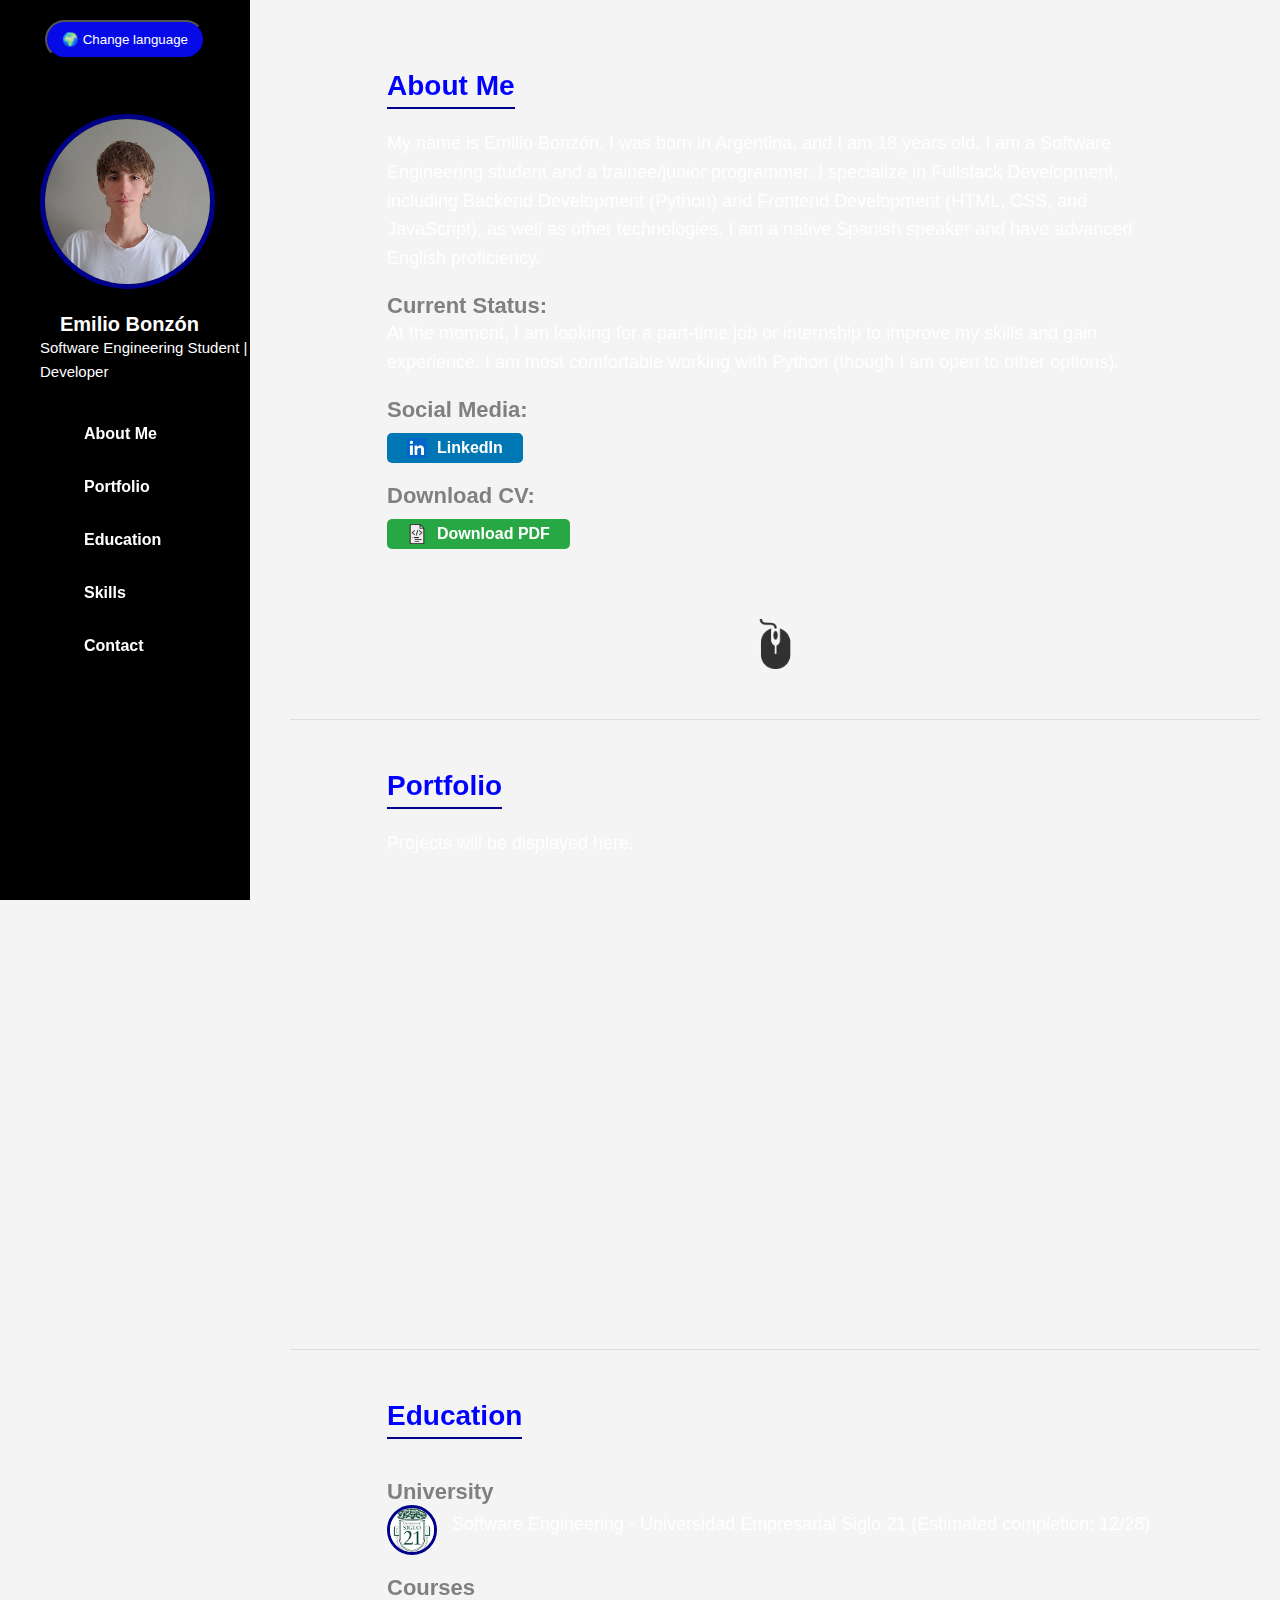
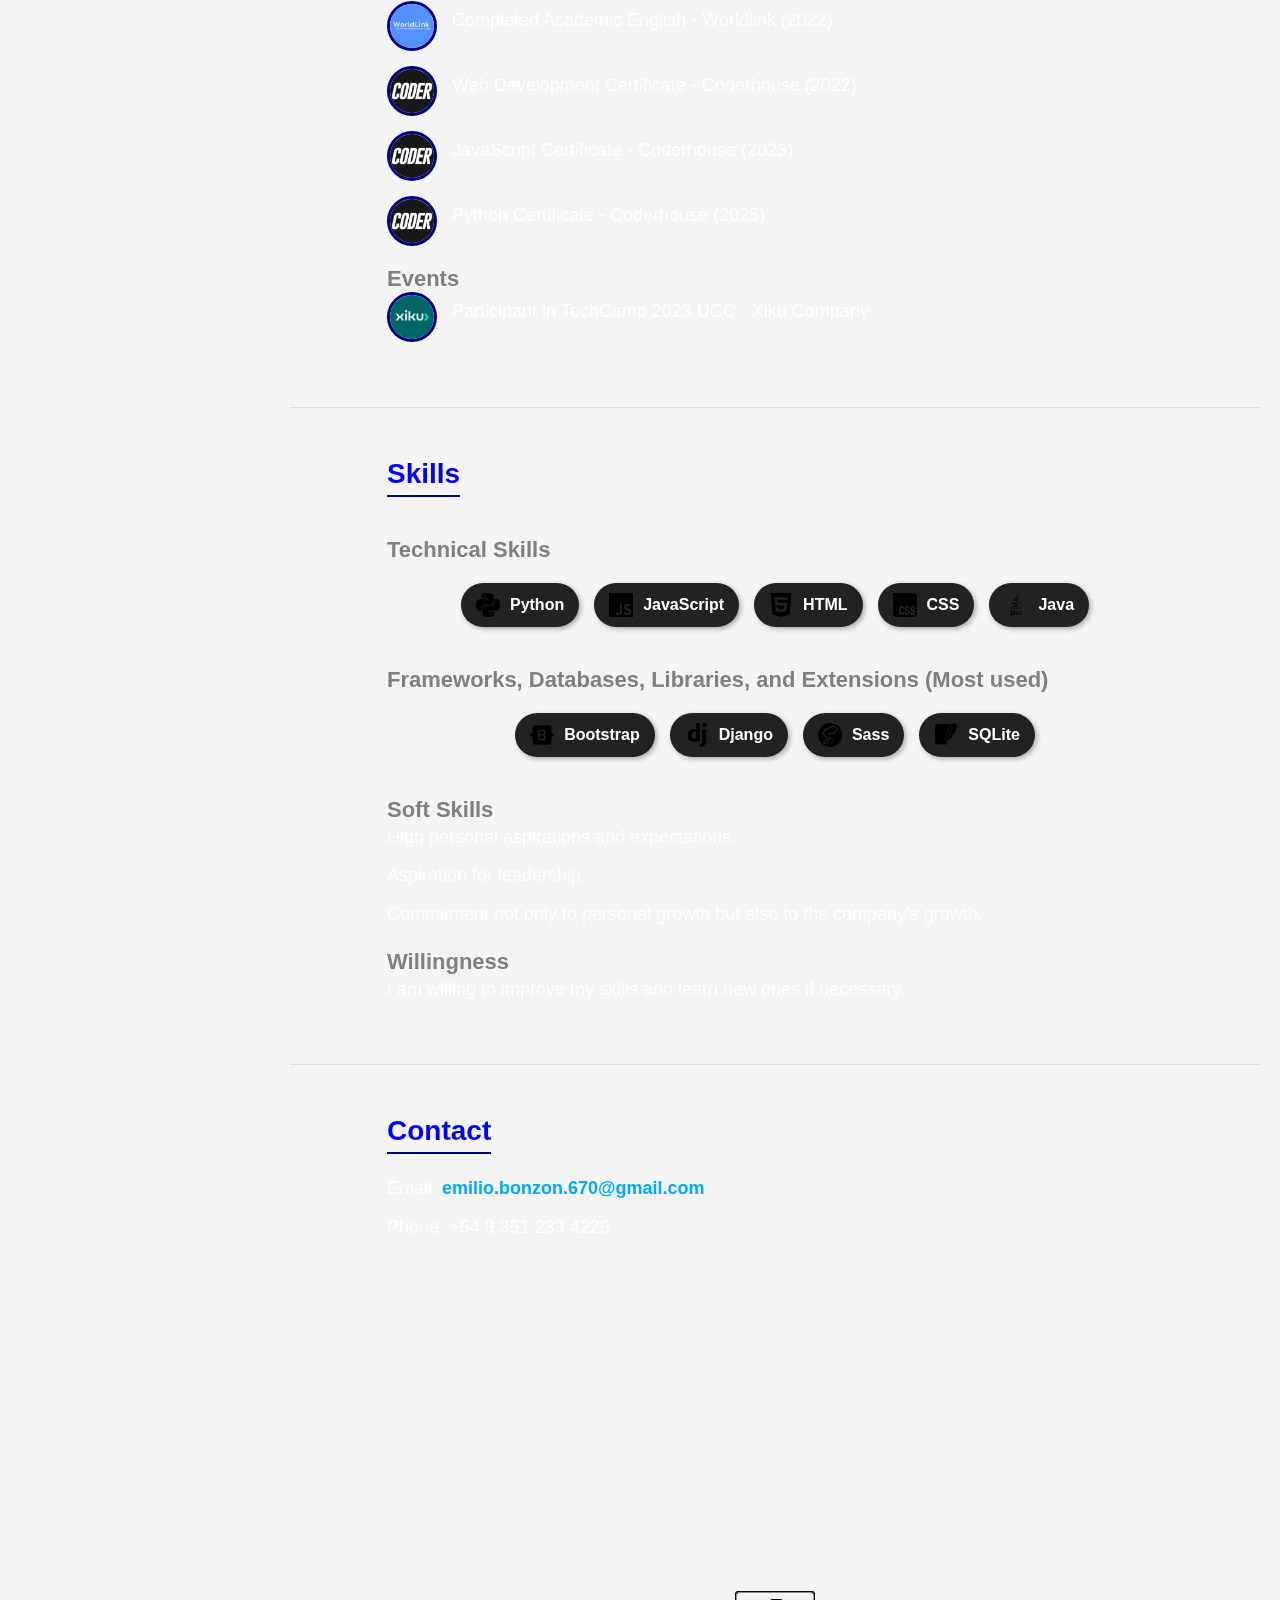
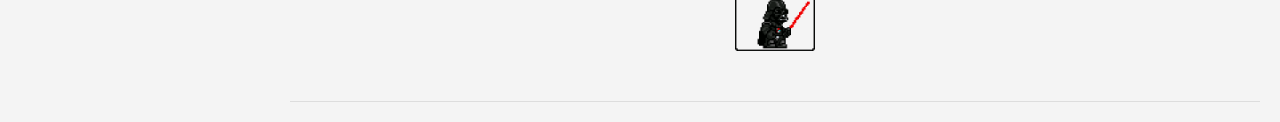
==== index-en.html @ f86a4381 "Portfolio 1" ====
<!DOCTYPE html>
<html lang="en">
<head>
    <meta charset="UTF-8">
    <meta name="viewport" content="width=device-width, initial-scale=1.0">
    <title>Emilio Bonzón | Portfolio</title>
    <link rel="stylesheet" href="styles.css">
    <link href="https://unpkg.com/aos@2.3.1/dist/aos.css" rel="stylesheet">
</head>
<body>

    <video autoplay muted loop id="video-fondo">
        <source src="assets/videos/2792967-uhd_2160_1440_25fps.mp4" type="video/mp4">
    </video>
    
    <!-- FIXED HEADER -->
    <header>
        <button id="change-language" class="language-button">🌍 Change language</button>
        <div class="perfil">
            <img src="assets/images/Foto de perfil.jpeg" alt="Photo of Emilio Bonzón">
            <h1>Emilio Bonzón</h1>
            <p>Software Engineering Student | Developer</p>
        </div>
        <nav>
            <ul>
                <li><a href="#sobre-mi">About Me</a></li>
                <li><a href="#portfolio">Portfolio</a></li>
                <li><a href="#estudios">Education</a></li>
                <li><a href="#habilidades">Skills</a></li>
                <li><a href="#contacto">Contact</a></li>
            </ul>
        </nav>
    </header>

    <!-- MAIN CONTENT -->
    <main>

        <!-- ABOUT ME -->
        <section id="sobre-mi">
            <h2>About Me</h2>
            <p>My name is Emilio Bonzón, I was born in Argentina, and I am 18 years old. I am a Software Engineering student and a trainee/junior programmer. I specialize in Fullstack Development, including Backend Development (Python) and Frontend Development (HTML, CSS, and JavaScript), as well as other technologies. I am a native Spanish speaker and have advanced English proficiency.</p>
        
            <h3>Current Status:</h3>
            <p>At the moment, I am looking for a part-time job or internship to improve my skills and gain experience. I am most comfortable working with Python (though I am open to other options).</p>
        
            <h3>Social Media:</h3>
            <div class="links-container">
                <a href="https://www.linkedin.com/in/emilio-bonz%C3%B3n-7b40bb34a/" class="button linkedin" target="_blank">
                    <img src="assets/images/linkedin_logo.png" alt="LinkedIn">
                    LinkedIn
                </a>
            </div>
        
            <h3>Download CV:</h3>
            <div class="links-container">
                <a href="assets/CV_personal_en.pdf" download class="button cv">
                    <img src="assets/images/cv_logo2.png" alt="Download">
                    Download PDF
                </a>                              
            </div>
            
            <div class="scroll-down">
                <img src="assets/images/mouse_imagen.png" alt="Scroll Down">
            </div>
        </section>

        <!-- PORTFOLIO -->
        <section id="portfolio">
            <h2>Portfolio</h2>
            <p>Projects will be displayed here.</p>
        </section>

        <!-- EDUCATION -->
        <section id="estudios">
            <h2>Education</h2>
        
            <h3>University</h3>
            <div class="estudio-item">
                <img src="assets/images/siglo_21_imagen.jpg" alt="University">
                <p>Software Engineering - Universidad Empresarial Siglo 21 (Estimated completion: 12/28)</p>
            </div>
        
            <h3>Courses</h3>
            <div class="estudio-item">
                <img src="assets/images/worldlink logo.png" alt="English">
                <p>Completed Academic English - Worldlink (2022)</p>
            </div>
            <div class="estudio-item">
                <img src="assets/images/coderhouse_imagen.jpg" alt="Web Development">
                <p>Web Development Certificate - Coderhouse (2022)</p>
            </div>
            <div class="estudio-item">
                <img src="assets/images/coderhouse_imagen.jpg" alt="JavaScript">
                <p>JavaScript Certificate - Coderhouse (2023)</p>
            </div>
            <div class="estudio-item">
                <img src="assets/images/coderhouse_imagen.jpg" alt="Python">
                <p>Python Certificate - Coderhouse (2025)</p>
            </div>
        
            <h3>Events</h3>
            <div class="estudio-item">
                <img src="assets/images/xiku_logo.jpg" alt="Event">
                <p>Participant in TechCamp 2023 UCC - Xiku Company</p>
            </div>
        </section>        

        <!-- SKILLS -->
        <section id="habilidades">
            <h2>Skills</h2>

            <h3>Technical Skills</h3>
            <div class="skills-container">
                <div class="skill python">
                    <img src="assets/images/python.png" alt="Python">
                    <span>Python</span>
                </div>
                <div class="skill javascript">
                    <img src="assets/images/javascript.png" alt="JavaScript">
                    <span>JavaScript</span>
                </div>
                <div class="skill html">
                    <img src="assets/images/html5.png" alt="HTML">
                    <span>HTML</span>
                </div>
                <div class="skill css">
                    <img src="assets/images/css.png" alt="CSS">
                    <span>CSS</span>
                </div>
                <div class="skill java">
                    <img src="assets/images/java-logo-black-and-white-1.png" alt="Java">
                    <span>Java</span>
                </div>
            </div>

            <h3>Frameworks, Databases, Libraries, and Extensions (Most used)</h3>
            <div class="skills-container">
                <div class="skill bootstrap">
                    <img src="assets/images/bootstrap.png" alt="Bootstrap">
                    <span>Bootstrap</span>
                </div>
                <div class="skill django">
                    <img src="assets/images/django.png" alt="Django">
                    <span>Django</span>
                </div>
                <div class="skill sass">
                    <img src="assets/images/sass.png" alt="Sass">
                    <span>Sass</span>
                </div>
                <div class="skill sqlite">
                    <img src="assets/images/sqlite.png" alt="SQLite">
                    <span>SQLite</span>
                </div>
            </div>

            <h3>Soft Skills</h3>
            <p>High personal aspirations and expectations.</p>
            <p>Aspiration for leadership.</p>
            <p>Commitment not only to personal growth but also to the company's growth.</p>
            <h3>Willingness</h3>
            <p>I am willing to improve my skills and learn new ones if necessary.</p>
        </section>

        <!-- CONTACT -->
        <section id="contacto">
            <h2>Contact</h2>
            <p>Email: <a href="mailto:emilio.bonzon.670@gmail.com">emilio.bonzon.670@gmail.com</a></p>
            <p>Phone: +54 9 351 233 4226</p>

            <div class="gif-container">
                <img src="assets/videos/star wars STICKER.gif" alt="Animated GIF">
            </div>
            
        </section>

    </main>

    <script>
        document.addEventListener("DOMContentLoaded", function () {
            let video = document.getElementById("video-fondo");
            video.playbackRate = 0.8;
        });
    </script>    
    <script src="script.js"></script>
</body>
</html>
---- styles.css ----
#video-fondo {
    position: fixed;
    top: 0;
    left: 0;
    width: 100%;
    height: 100%;
    object-fit: cover;
    z-index: -1;
}

/* Reset de márgenes y padding */
* {
    margin: 0;
    padding: 0;
    box-sizing: border-box;
    font-family: Arial, sans-serif;
}

/* Estilo del body */
body {
    background-color: #f4f4f4;
    color: #333;
    display: flex;
}

/* HEADER FIJO A LA IZQUIERDA */
header {
    position: fixed;
    left: 0;
    top: 0;
    width: 250px;
    height: 100vh;
    background-color: black;
    color: white;
    display: flex;
    flex-direction: column;
    align-items: center;
    padding-top: 20px;
}

.language-button {
    display: flex;
    align-items: center;
    background: #060ae7;
    padding: 10px 15px;
    border-radius: 50px;
    box-shadow: 2px 2px 5px rgba(0, 0, 0, 0.3);
    transition: transform 0.3s;
    color: white;
}

.language-button:hover {
    background-color: #030174;
    transform: scale(1.1);
}

/* Estilos de perfil */
.perfil img {
    width: 175px;
    height: 175px;
    border-radius: 50%;
    border: 5px solid darkblue;
    margin-top: 55px;
    margin-left: 40px;
}

.perfil h1 {
    font-size: 20px;
    margin-top: 20px;
    margin-left: 60px;
}

.perfil p {
    font-size: 15px;
    margin-left: 40px;
}

/* Estilos de navegación */
nav {
    position: fixed;
    left: 5%;
    top: 60%;
    transform: translateY(-50%);
    background: rgba(0, 0, 0, 0.8);
    padding: 20px 10px;
    border-radius: 0 10px 10px 0;
    backdrop-filter: blur(10px);
    transition: all 0.3s ease-in-out;
    z-index: 1000;
}

/* Lista de navegación */
nav ul {
    list-style: none;
    padding: 0;
    margin: 0;
    display: flex;
    flex-direction: column;
    gap: 15px;
}

/* Links de navegación */
nav ul li a {
    text-decoration: none;
    color: white;
    font-size: 16px;
    font-weight: bold;
    padding: 10px;
    display: block;
    transition: all 0.3s ease-in-out;
    position: relative;
}

/* Efecto de resalte en hover */
nav ul li a::after {
    content: "";
    position: absolute;
    left: 0;
    bottom: 5px;
    width: 0;
    height: 2px;
    background-color: rgb(38, 38, 230);
    transition: all 0.3s ease-in-out;
}

nav ul li a:hover::after {
    width: 100%;
}

nav ul li a:hover {
    color: rgb(38, 38, 230);
}

/* Agrandamiento del nav al hacer scroll */
.scrolled {
    padding: 25px 15px;
    background: rgba(0, 0, 0, 0.9);
    transform: translateY(-50%) scale(1.1);
}

/* MAIN - Contenedor de secciones */
main {
    margin-left: 270px; /* Para que no se superponga con el header */
    padding: 20px;
    width: calc(100% - 270px);
}

/* Secciones */
section {
    min-height: 70vh;
    padding: 50px 10%;
    border-bottom: 1px solid #ddd;
}

/* Titulares */
h2 {
    font-size: 28px;
    color: blue;
    margin-bottom: 20px;
    border-bottom: 2px solid darkblue;
    display: inline-block;
    padding-bottom: 5px;
}

h3 {
    font-size: 22px;
    color: gray;
    margin-top: 20px;
}

/* Párrafos */
p {
    font-size: 18px;
    color: white;
    line-height: 1.6;
    margin-bottom: 10px;
}

/* Enlaces */
a {
    color: #00aaff;
    text-decoration: none;
}

a:hover {
    text-decoration: underline;
}

/* Contacto */
#contacto a {
    font-weight: bold;
}

/* ESTILO DE LOS BOTONES */
.button {
    height: 30px;
    display: inline-flex;
    align-items: center;
    gap: 10px;
    font-size: 16px;
    font-weight: bold;
    text-decoration: none;
    color: white;
    padding: 12px 20px;
    border-radius: 5px;
    transition: 0.3s;
}

/* ICONOS EN BOTONES */
.button img {
    width: 20px;
    height: 20px;
}

/* BOTÓN LINKEDIN */
.linkedin {
    background-color: #0077b5;
}

.linkedin:hover {
    background-color: #002382;
}

/* BOTÓN DESCARGAR CV */
.cv {
    background-color: #28a745;
}

.cv:hover {
    background-color: #1b7430;
}

/* CONTENEDOR DEL SCROLL */
.scroll-down {
    display: flex;
    justify-content: center;
    margin-top: 70px;
    animation: bounce 1.5s infinite; /* Animación */
}

/* IMAGEN DEL SCROLL */
.scroll-down img {
    width: 50px;
    height: auto;
    opacity: 0.8;
    filter: drop-shadow(0px 0px 5px rgba(255, 255, 255, 0.5)); /* Efecto sutil */
}

/* ANIMACIÓN DE REBOTE */
@keyframes bounce {
    0%, 100% {
        transform: translateY(0);
    }
    50% {
        transform: translateY(10px);
    }
}

/* CONTENEDOR FLEXIBLE PARA ALINEAR LOS BOTONES */
.links-container {
    margin-top: 10px;
}

/* Contenedor de habilidades */
.skills-container {
    display: flex;
    flex-wrap: wrap;
    gap: 15px;
    justify-content: center;
    padding: 20px;
}

/* Burbujas de habilidades */
.skill {
    display: flex;
    align-items: center;
    background: #222;
    padding: 10px 15px;
    border-radius: 50px;
    box-shadow: 2px 2px 5px rgba(0, 0, 0, 0.3);
    transition: transform 0.3s;
}

/* Efecto hover */
.skill:hover {
    transform: scale(1.1);
}

/* Iconos dentro de las burbujas */
.skill img {
    width: 24px;
    height: 24px;
    margin-right: 10px;
}

/* Texto dentro de las burbujas */
.skill span {
    font-size: 16px;
    font-weight: bold;
    color: white;
}

.skill.python:hover { background-color: #3e9deb; } /* Python */
.skill.javascript:hover { background-color: #cebd3e; color: black; } /* JavaScript */
.skill.html:hover { background-color: #e73e0f; } /* HTML */
.skill.css:hover { background-color: #1165d3; } /* CSS */
.skill.java:hover { background-color: #f79307; } /* Java */

.skill.bootstrap:hover { background-color: #703dbd; } /* Bootstrap */
.skill.django:hover { background-color: #032c1c; } /* Django */
.skill.sass:hover { background-color: #ec6aab; } /* Sass */
.skill.sqlite:hover { background-color: #1f89ec; }

.estudio-item {
    display: flex;
    align-items: center;
    margin-bottom: 15px;
}

.estudio-item img {
    width: 50px;  /* Ajusta el tamaño según necesites */
    height: 50px;
    border-radius: 50%; /* Hace que la imagen sea circular */
    border: 3px solid darkblue; /* Borde para destacar el círculo */
    margin-right: 15px; /* Espacio entre la imagen y el texto */
    object-fit: cover;
}

.gif-container {
    display: flex;
    justify-content: center;
    align-items: center;
    margin-top: 350px;
}

.gif-container img {
    width: 80px; /* Ajusta el tamaño según necesites */
    height: auto;
}
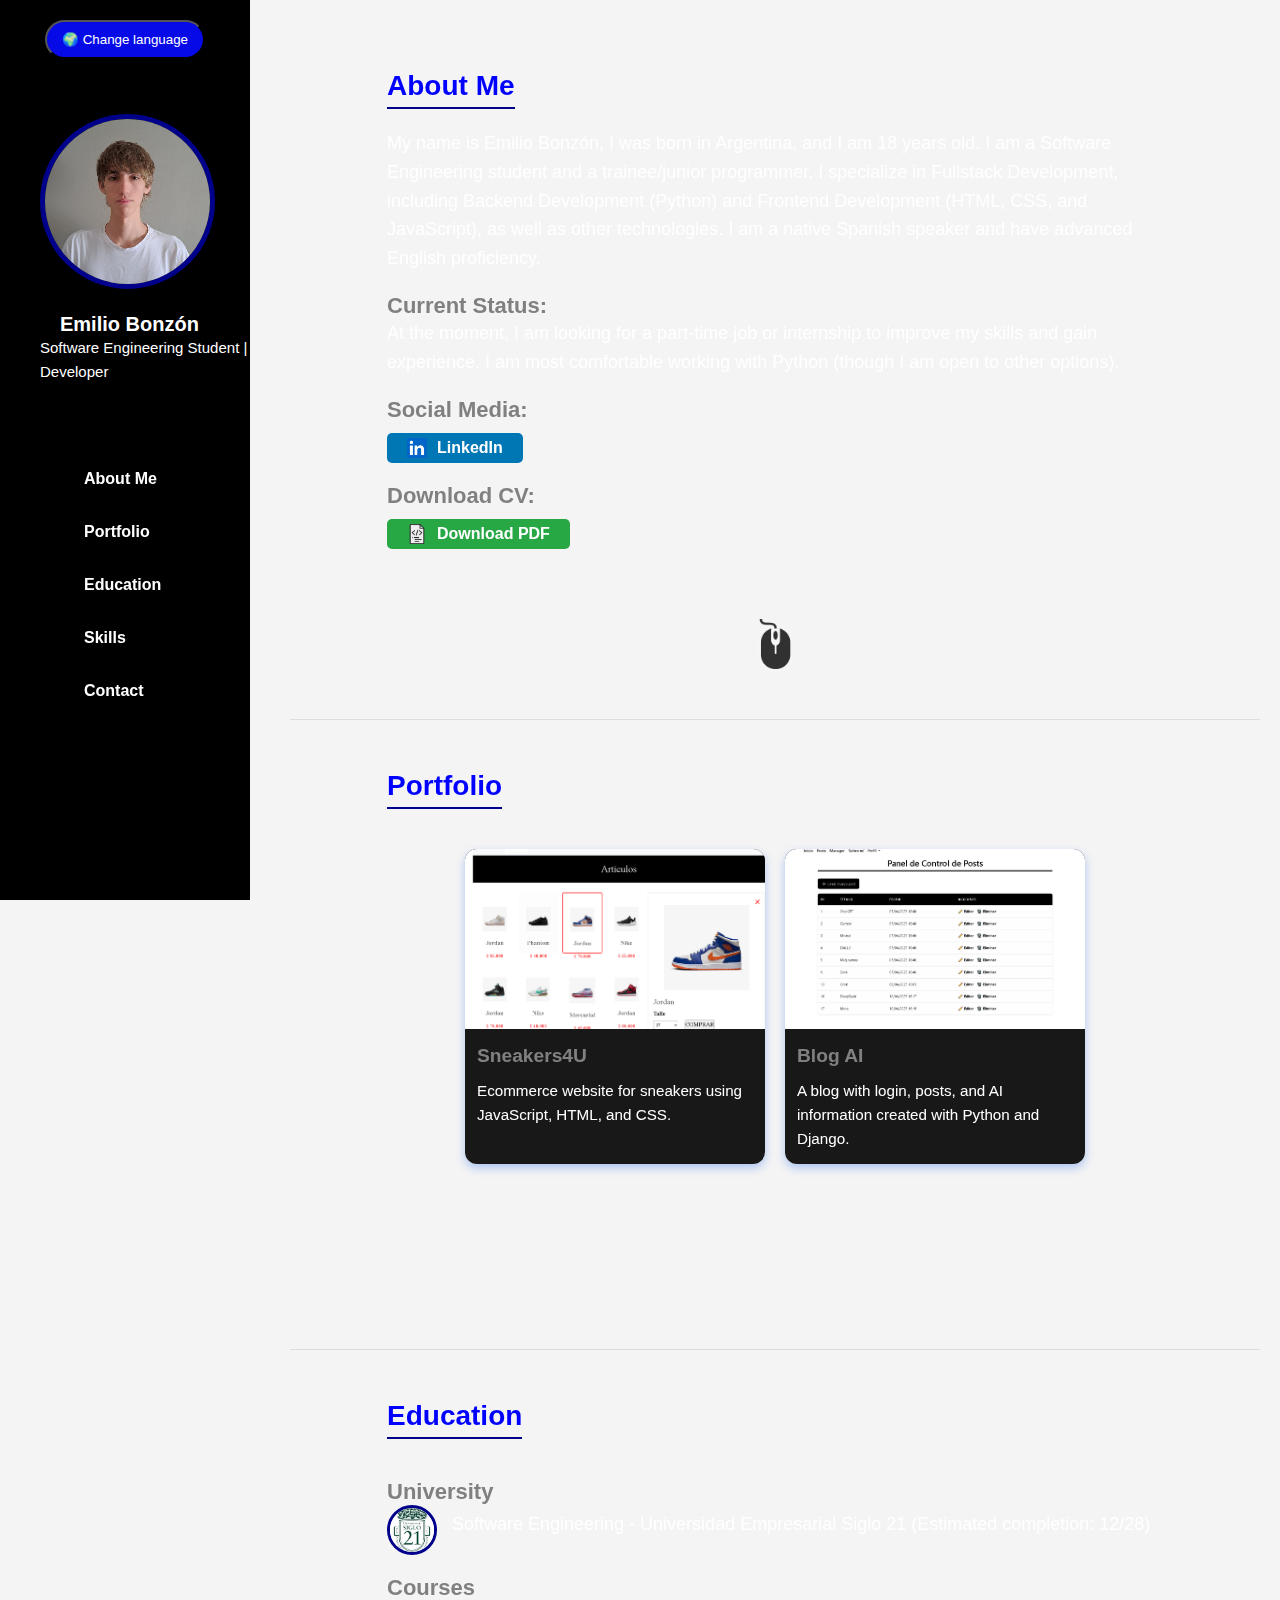
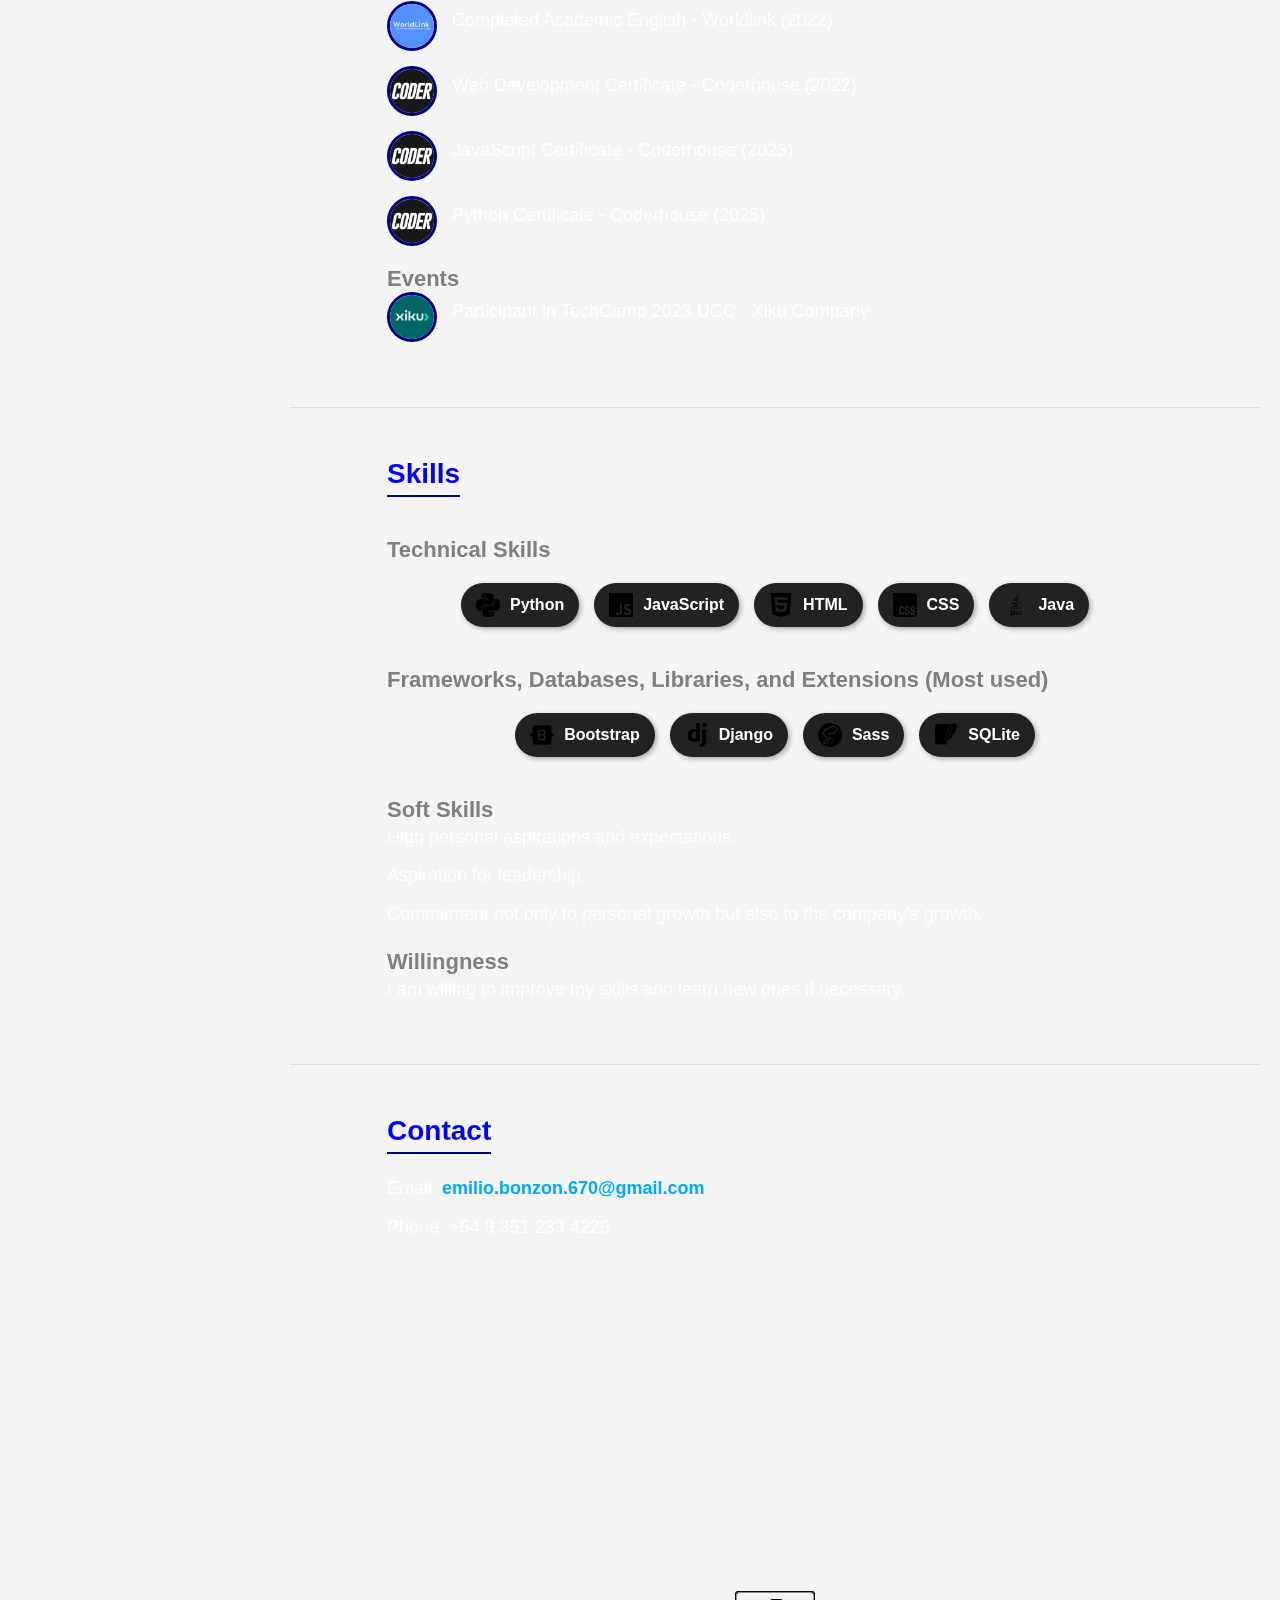
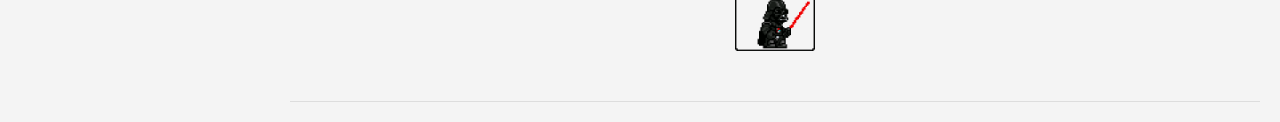
==== commit 242c3516: "Portfolio 1.3" ====
--- a/index-en.html
+++ b/index-en.html
@@ -67,8 +67,20 @@
         <!-- PORTFOLIO -->
         <section id="portfolio">
             <h2>Portfolio</h2>
-            <p>Projects will be displayed here.</p>
-        </section>
+            <div class="cards-container">
+                <div class="project-card" onclick="window.open('https://github.com/EmiMagnus990/Sneakers4U', '_blank')">
+                    <img src="assets/images/Foto Proyecto Sneakers4U.png" alt="Project 1">
+                    <h3>Sneakers4U</h3>
+                    <p>Ecommerce website for sneakers using JavaScript, HTML, and CSS.</p>
+                </div>
+        
+                <div class="project-card" onclick="window.open('https://github.com/EmiMagnus990/proyectofinal-bonzon', '_blank')">
+                    <img src="assets/images/Foto Proyecto BlogAI.png" alt="Project 2">
+                    <h3>Blog AI</h3>
+                    <p>A blog with login, posts, and AI information created with Python and Django.</p>
+                </div>
+            </div>
+        </section>        
 
         <!-- EDUCATION -->
         <section id="estudios">
--- a/styles.css
+++ b/styles.css
@@ -79,7 +79,7 @@
 nav {
     position: fixed;
     left: 5%;
-    top: 60%;
+    top: 65%;
     transform: translateY(-50%);
     background: rgba(0, 0, 0, 0.8);
     padding: 20px 10px;
@@ -336,4 +336,43 @@
 .gif-container img {
     width: 80px; /* Ajusta el tamaño según necesites */
     height: auto;
+}
+
+.cards-container {
+    display: flex;
+    flex-wrap: wrap;
+    gap: 20px;
+    justify-content: center;
+    margin-top: 20px;
+}
+
+.project-card {
+    background-color: rgba(0, 0, 0, 0.9);
+    border-radius: 12px;
+    box-shadow: 0 4px 10px rgba(8, 88, 238, 0.3);
+    width: 300px;
+    overflow: hidden;
+    cursor: pointer;
+    transition: transform 0.9s ease, box-shadow 0.3s ease;
+}
+
+.project-card:hover {
+    transform: scale(1.05);
+    box-shadow: 0 8px 16px rgba(0, 0, 0, 0.4);
+}
+
+.project-card img {
+    width: 100%;
+    height: 180px;
+    object-fit: cover;
+}
+
+.project-card h3 {
+    margin: 12px;
+    font-size: 1.2em;
+}
+
+.project-card p {
+    margin: 0 12px 12px 12px;
+    font-size: 0.95em;
 }